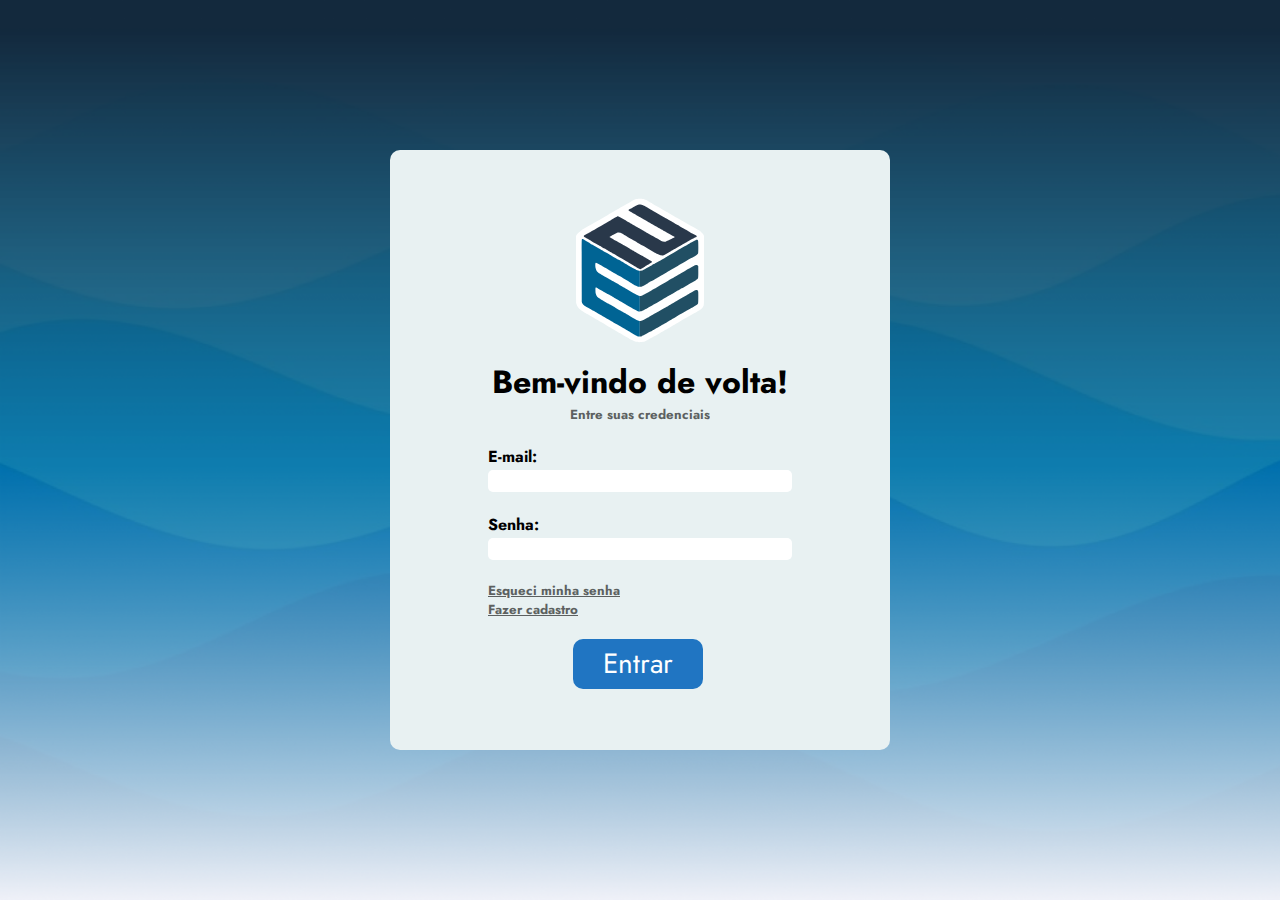
==== index.html @ d3bc9d08 "add ico" ====
<!DOCTYPE html>
<html lang="pt-br">
<head>
  <meta charset="UTF-8">
  <link rel="stylesheet" href="styles.css">
  <link rel="shortcut icon" href="./assets/logo.ico" type="image/x-icon">
  <meta name="viewport" content="width=device-width, initial-scale=1.0">
  <title>E ao Quadrado</title>
  <link href='https://fonts.googleapis.com/css?family=Jost' rel='stylesheet'>
</head>
<body background="./assets/fundo.png">
  <div class="quadrado">
    <img src="./assets/logo.svg" class="logo">
    <h1 class="Bem-vindo">Bem-vindo de volta!</h1>
    <h5 class="credenciais">Entre suas credenciais</h5>

    <form>
      <label for="email"><h4>E-mail:</label><br>
      <input type="text" id="email" name="email" class="email"><br>
      <label for="senha"><h4>Senha:</label><br>
      <input type="password" id="senha" name="senha" class="senha">
    </form>
    <h5 class="forget">Esqueci minha senha</h5>
    <h5 class="cadastro">Fazer cadastro</h5>
    <button class="entrar">Entrar</button>
  </div>
</body>
</html>
---- styles.css ----
input{
  border-color: black;
  border-radius: 5px;
  margin: 0px;
}

label {
  margin: 0;
}

body {
  display:flex;
  justify-content: center;
  align-items: center;
  background-color:black ;
  font-family: 'Jost';
  background-position: fixed;
  background-repeat: no-repeat;
  background-size: cover;
  min-height: 100vh;
  margin: 0;
  background-color: black;
}

.quadrado {
  display: flex;
  align-items: center;
  flex-direction: column;
  height: 600px;
  width: 500px;
  max-height: 825px;
  max-width: 715px;
  border-radius: 10px;
  background-color: #E8F1F2;
}

.logo {
  padding-top: 3em;
  padding-bottom: 1em;
  margin: 0;
}

.Bem-vindo{
  margin: 0;
}

.credenciais {
  margin: 0;
  opacity: 60%;
}

.email{
  border: 0;
  width: 300px;
  height: 20px;
  max-width: 500px;
  max-height: 300px;
}

.senha {
  border: 0;
  width: 300px;
  height: 20px;
  max-width: 500px;
  max-height: 300px;
}

.forget {
  margin: 0;
  text-decoration: underline;
  opacity: 60%;
  cursor: pointer;
}

.cadastro {
  cursor: pointer;
  margin: 0;
  margin-bottom: 20px;
  text-decoration: underline;
  opacity: 60%;
}

.entrar {
  margin-left: 85px;
  cursor: pointer;
  border: 0;
  font-family: 'Jost';
  font-weight: 400;
  font-size: 28px;
  color: white;
  width: 130px;
  height: 50px;
  border-radius: 10px;
  background: #2075C2;
}
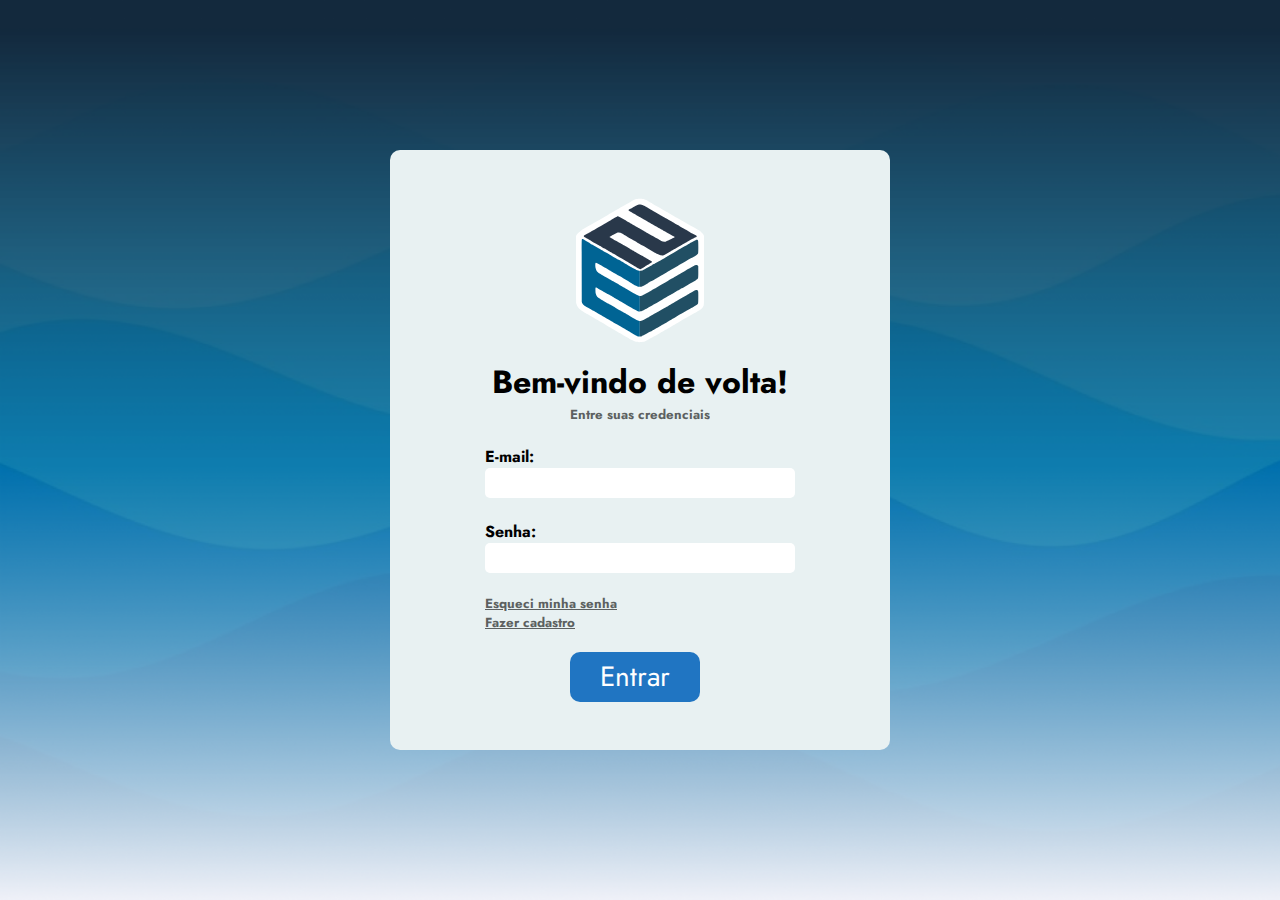
==== commit 6782f55d: "test" ====
--- a/index.html
+++ b/index.html
@@ -22,7 +22,7 @@
     </form>
     <h5 class="forget">Esqueci minha senha</h5>
     <h5 class="cadastro">Fazer cadastro</h5>
-    <button class="entrar">Entrar</button>
+    <a href="cadastro.html"></a><button type="button" class="entrar">Entrar</button></a>
   </div>
 </body>
 </html>--- a/styles.css
+++ b/styles.css
@@ -2,6 +2,7 @@
   border-color: black;
   border-radius: 5px;
   margin: 0px;
+  padding: 5px;
 }
 
 label {
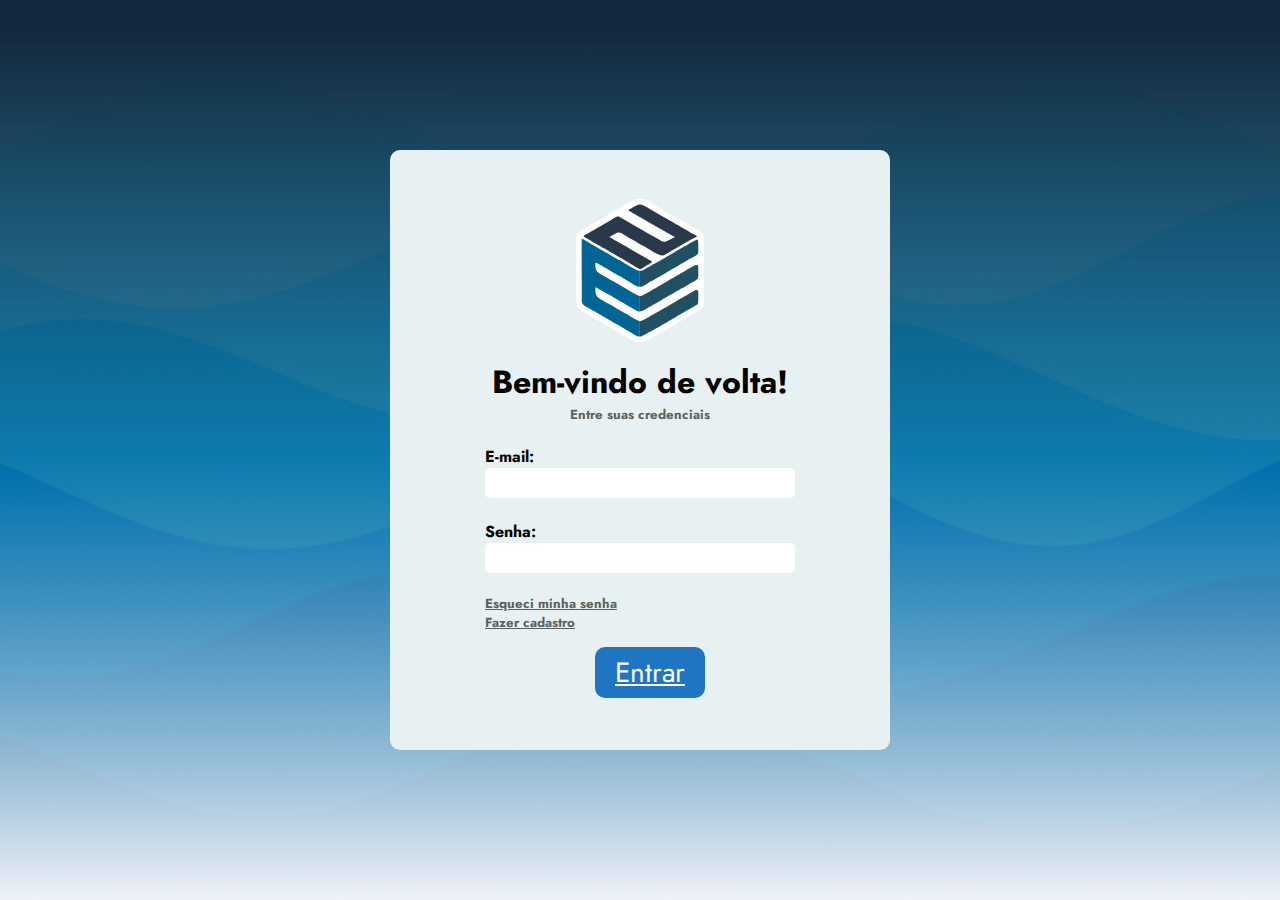
==== commit dafeb3d2: "test" ====
--- a/index.html
+++ b/index.html
@@ -22,7 +22,7 @@
     </form>
     <h5 class="forget">Esqueci minha senha</h5>
     <h5 class="cadastro">Fazer cadastro</h5>
-    <a href="cadastro.html"></a><button type="button" class="entrar">Entrar</button></a>
+    <a href="cadastro.html" class="btn entrar">Entrar</a>
   </div>
 </body>
 </html>--- a/styles.css
+++ b/styles.css
@@ -82,7 +82,7 @@
 }
 
 .entrar {
-  margin-left: 85px;
+  margin-left: 110px;
   cursor: pointer;
   border: 0;
   font-family: 'Jost';
@@ -93,4 +93,8 @@
   height: 50px;
   border-radius: 10px;
   background: #2075C2;
+}
+
+.btn {
+  padding: 5px 20px 5px;
 }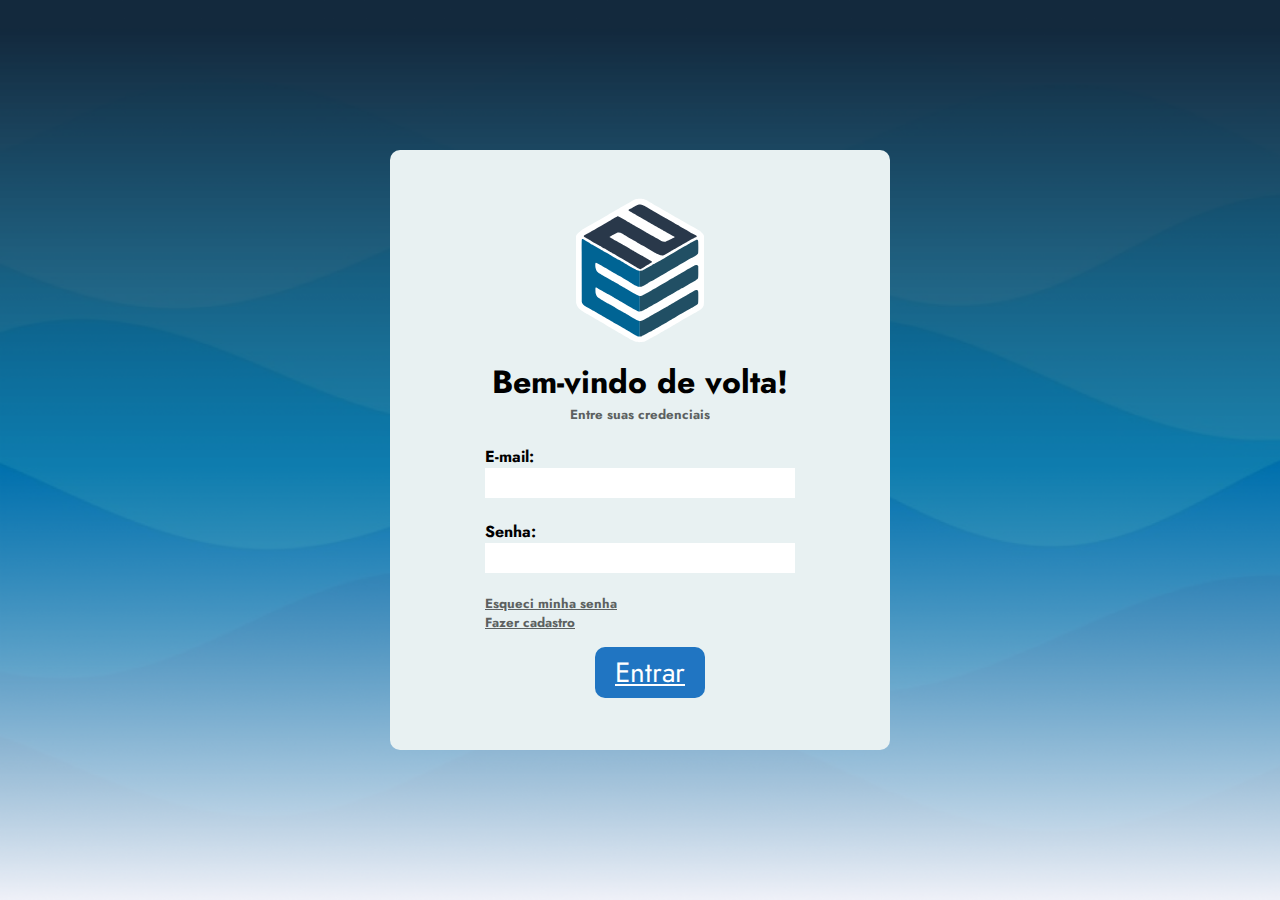
==== commit 36d87095: "moving files" ====
--- a/index.html
+++ b/index.html
@@ -2,7 +2,7 @@
 <html lang="pt-br">
 <head>
   <meta charset="UTF-8">
-  <link rel="stylesheet" href="styles.css">
+  <link rel="stylesheet" href="inicio/styles.css">
   <link rel="shortcut icon" href="./assets/logo.ico" type="image/x-icon">
   <meta name="viewport" content="width=device-width, initial-scale=1.0">
   <title>E ao Quadrado</title>
--- a/inicio/styles.css
+++ b/inicio/styles.css
@@ -0,0 +1,99 @@
+input{
+  border-color: black;
+  margin: 0px;
+  padding: 5px;
+}
+
+label {
+  margin: 0;
+}
+
+body {
+  display:flex;
+  justify-content: center;
+  align-items: center;
+  background-color:black ;
+  font-family: 'Jost';
+  background-position: fixed;
+  background-repeat: no-repeat;
+  background-size: cover;
+  min-height: 100vh;
+  margin: 0;
+  background-color: black;
+}
+
+.quadrado {
+  display: flex;
+  align-items: center;
+  flex-direction: column;
+  height: 600px;
+  width: 500px;
+  max-height: 825px;
+  max-width: 715px;
+  border-radius: 10px;
+  background-color: #E8F1F2;
+}
+
+.logo {
+  padding-top: 3em;
+  padding-bottom: 1em;
+  margin: 0;
+}
+
+.Bem-vindo{
+  margin: 0;
+}
+
+.credenciais {
+  margin: 0;
+  opacity: 60%;
+}
+
+.email{
+  border: 0;
+  width: 300px;
+  height: 20px;
+  max-width: 500px;
+  max-height: 300px;
+}
+
+.senha {
+  border: 0;
+  width: 300px;
+  height: 20px;
+  max-width: 500px;
+  max-height: 300px;
+}
+
+.forget {
+  margin: 0;
+  text-decoration: underline;
+  opacity: 60%;
+  cursor: pointer;
+}
+
+.cadastro {
+  cursor: pointer;
+  margin: 0;
+  margin-bottom: 20px;
+  text-decoration: underline;
+  opacity: 60%;
+}
+
+.entrar {
+  margin-left: 110px;
+  cursor: pointer;
+  border: 0;
+  font-family: 'Jost';
+  font-weight: 400;
+  font-size: 28px;
+  color: white;
+  width: 130px;
+  height: 50px;
+  border-radius: 10px;
+  background: #2075C2;
+}
+
+.btn {
+  padding: 5px 20px 5px;
+}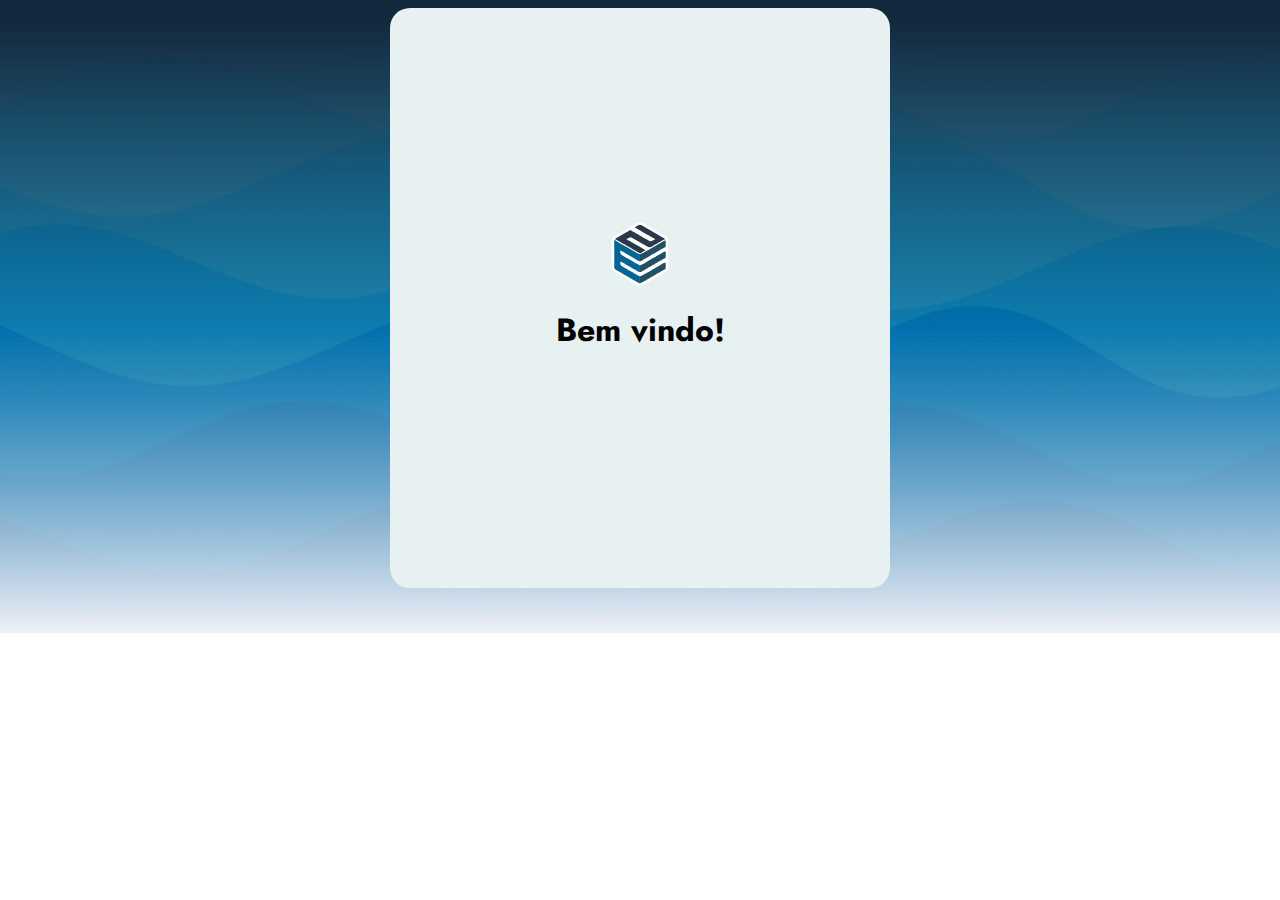
==== commit 5513c934: "bulk main page" ====
--- a/index.html
+++ b/index.html
@@ -2,27 +2,19 @@
 <html lang="pt-br">
 <head>
   <meta charset="UTF-8">
-  <link rel="stylesheet" href="inicio/styles.css">
-  <link rel="shortcut icon" href="./assets/logo.ico" type="image/x-icon">
   <meta name="viewport" content="width=device-width, initial-scale=1.0">
-  <title>E ao Quadrado</title>
-  <link href='https://fonts.googleapis.com/css?family=Jost' rel='stylesheet'>
+  <title>E ao quadrado</title>
+  <link rel="preconnect" href="https://fonts.googleapis.com">
+  <link rel="preconnect" href="https://fonts.gstatic.com" crossorigin>
+  <link href="https://fonts.googleapis.com/css2?family=Jost:ital,wght@0,100..900;1,100..900&display=swap" rel="stylesheet">
+  <link rel="stylesheet" href="./inicio/styles.css">
 </head>
-<body background="./assets/fundo.png">
+<body background="assets/fundo.png">
   <div class="quadrado">
-    <img src="./assets/logo.svg" class="logo">
-    <h1 class="Bem-vindo">Bem-vindo de volta!</h1>
-    <h5 class="credenciais">Entre suas credenciais</h5>
-
-    <form>
-      <label for="email"><h4>E-mail:</label><br>
-      <input type="text" id="email" name="email" class="email"><br>
-      <label for="senha"><h4>Senha:</label><br>
-      <input type="password" id="senha" name="senha" class="senha">
-    </form>
-    <h5 class="forget">Esqueci minha senha</h5>
-    <h5 class="cadastro">Fazer cadastro</h5>
-    <a href="cadastro.html" class="btn entrar">Entrar</a>
+    <img src="assets/logo.svg" class="logo">
+    <div class="text">
+      <h1>Bem vindo!</h1>
+    </div>
   </div>
 </body>
 </html>--- a/inicio/styles.css
+++ b/inicio/styles.css
@@ -1,99 +1,26 @@
-input{
-  border-color: black;
-  margin: 0px;
-  padding: 5px;
-}
-
-label {
-  margin: 0;
-}
-
 body {
   display:flex;
   justify-content: center;
   align-items: center;
-  background-color:black ;
-  font-family: 'Jost';
-  background-position: fixed;
   background-repeat: no-repeat;
   background-size: cover;
-  min-height: 100vh;
-  margin: 0;
-  background-color: black;
+  font-family: "Jost", sans-serif;
 }
 
 .quadrado {
   display: flex;
+  flex-direction: column;
+  justify-content: center;
   align-items: center;
-  flex-direction: column;
-  height: 600px;
+  background-color: #E8F1F2;
+  height: 580px;
   width: 500px;
   max-height: 825px;
   max-width: 715px;
-  border-radius: 10px;
-  background-color: #E8F1F2;
+  border-radius: 20px;
 }
 
 .logo {
-  padding-top: 3em;
-  padding-bottom: 1em;
-  margin: 0;
-}
-
-.Bem-vindo{
-  margin: 0;
-}
-
-.credenciais {
-  margin: 0;
-  opacity: 60%;
-}
-
-.email{
-  border: 0;
-  width: 300px;
-  height: 20px;
-  max-width: 500px;
-  max-height: 300px;
-}
-
-.senha {
-  border: 0;
-  width: 300px;
-  height: 20px;
-  max-width: 500px;
-  max-height: 300px;
-}
-
-.forget {
-  margin: 0;
-  text-decoration: underline;
-  opacity: 60%;
-  cursor: pointer;
-}
-
-.cadastro {
-  cursor: pointer;
-  margin: 0;
-  margin-bottom: 20px;
-  text-decoration: underline;
-  opacity: 60%;
-}
-
-.entrar {
-  margin-left: 110px;
-  cursor: pointer;
-  border: 0;
-  font-family: 'Jost';
-  font-weight: 400;
-  font-size: 28px;
-  color: white;
-  width: 130px;
-  height: 50px;
-  border-radius: 10px;
-  background: #2075C2;
-}
-
-.btn {
-  padding: 5px 20px 5px;
+  height: 64px;
+  width: 64px;
 }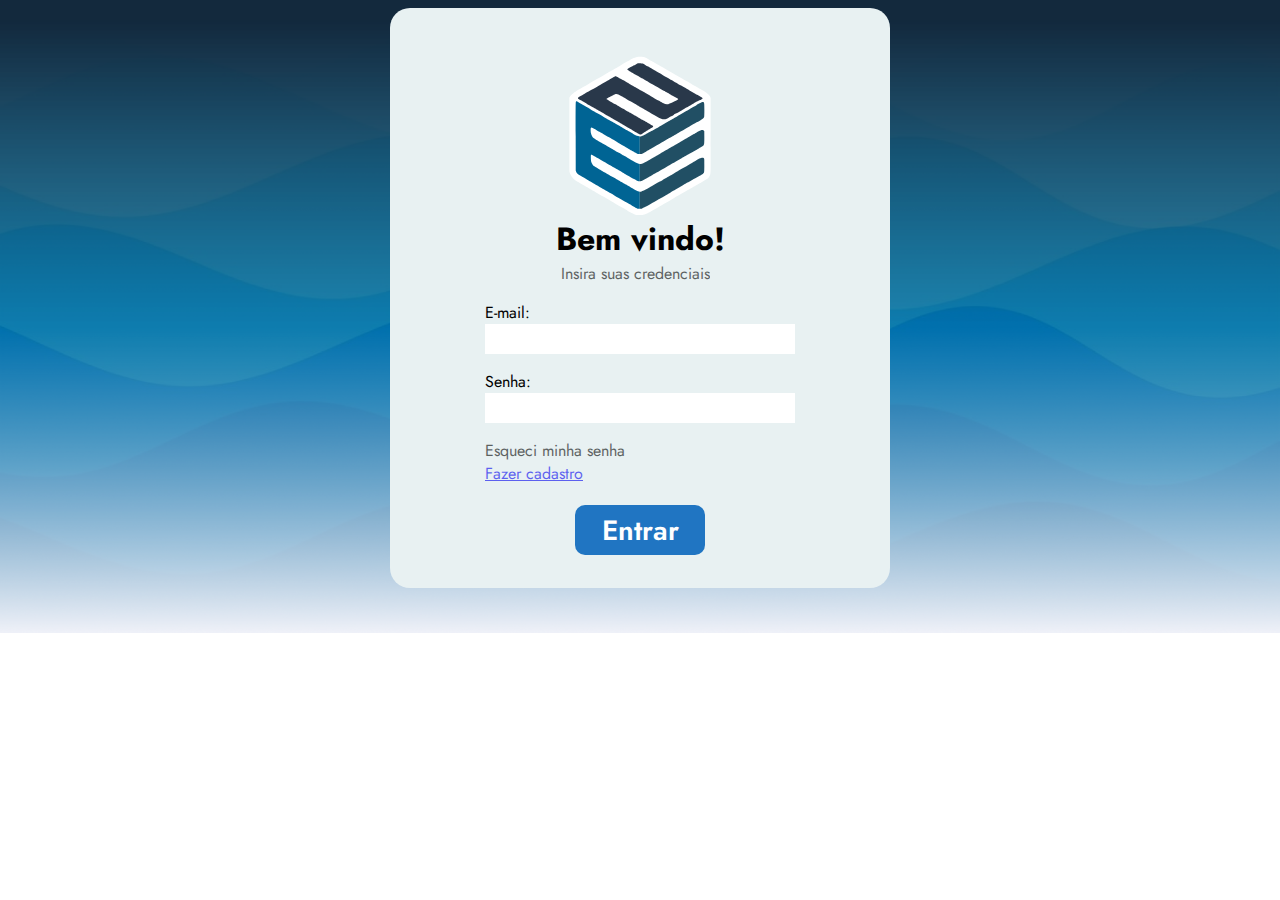
==== commit 4cd525e0: "Finishing main painel remake" ====
--- a/index.html
+++ b/index.html
@@ -10,11 +10,30 @@
   <link rel="stylesheet" href="./inicio/styles.css">
 </head>
 <body background="assets/fundo.png">
+  
   <div class="quadrado">
+
     <img src="assets/logo.svg" class="logo">
     <div class="text">
-      <h1>Bem vindo!</h1>
+      <h1 class="bemvindo">Bem vindo!</h1>
+      <p class="credenciais">Insira suas credenciais</p>
+    </div>
+
+    <form>
+      <label for="email"><p>E-mail:</label><br>
+      <input type="text" id="email" name="email" class="email"><br>
+      <label for="senha"><p>Senha:</label><br>
+      <input type="password" id="senha" name="senha" class="senha">
+    </form>
+
+    <div class="cadastro_div">
+      <p class="senha_forget">Esqueci minha senha</p>
+      <a href="cadastro.html"><p class="cadastro">Fazer cadastro</p></a>
+    </div>
+    <div class="entrar_div">
+    <button class="entrar">Entrar</button>
     </div>
   </div>
+  
 </body>
 </html>--- a/inicio/styles.css
+++ b/inicio/styles.css
@@ -7,10 +7,16 @@
   font-family: "Jost", sans-serif;
 }
 
+input {
+  margin: 0px;
+  padding: 5px;
+  border: 0px;
+}
+
 .quadrado {
+  font-family: "Jost", sans-serif;
   display: flex;
   flex-direction: column;
-  justify-content: center;
   align-items: center;
   background-color: #E8F1F2;
   height: 580px;
@@ -21,6 +27,54 @@
 }
 
 .logo {
-  height: 64px;
-  width: 64px;
+  padding-top: 3em;
+  margin: 0px;
+  height: 160px;
+  width: 160px;
+}
+
+.bemvindo {
+  margin: 0px;
+}
+
+.credenciais {
+  margin: 0px;
+  opacity: 60%;
+  margin-left: 5px;
+}
+
+.email, .senha{
+  width: 300px;
+  height: 20px;
+  max-width: 500px;
+  max-height: 300px;
+}
+
+.senha_forget{
+  margin: 0px;
+  opacity: 60%;
+}
+
+.cadastro{
+  margin: 0px;
+  opacity: 60%;
+}
+
+.entrar {
+  cursor: pointer;
+  border: 0;
+  font-family: "Jost", sans-serif;
+  font-weight: 600;
+  font-size: 28px;
+  color: white;
+  width: 130px;
+  height: 50px;
+  border-radius: 10px;
+  margin-top: 20px;
+  background: #2075C2;
+}
+
+.entrar_div {
+  display: flex;
+  justify-content: center;
 }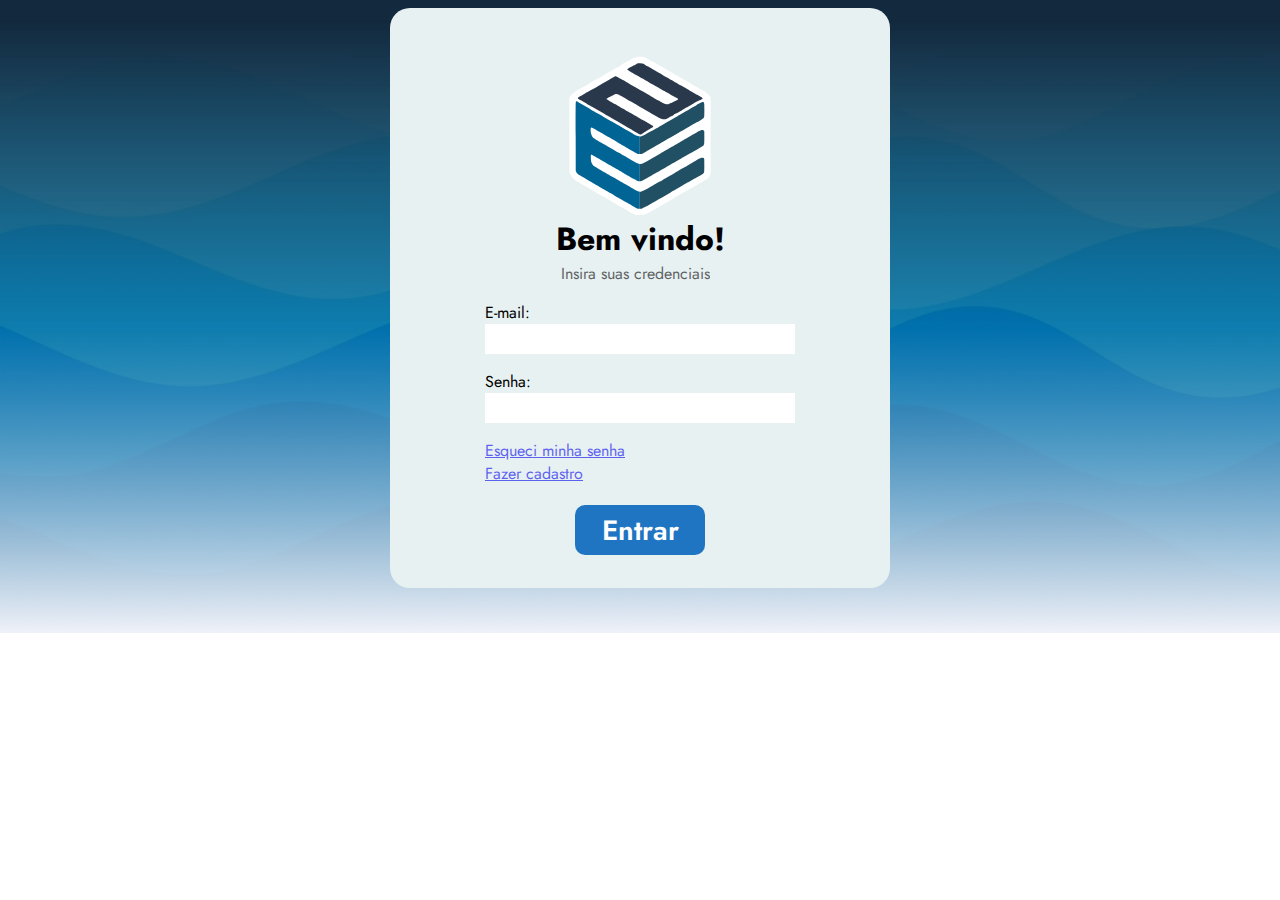
==== commit 053b3b07: "adicionado redefinir senha" ====
--- a/index.html
+++ b/index.html
@@ -8,6 +8,7 @@
   <link rel="preconnect" href="https://fonts.gstatic.com" crossorigin>
   <link href="https://fonts.googleapis.com/css2?family=Jost:ital,wght@0,100..900;1,100..900&display=swap" rel="stylesheet">
   <link rel="stylesheet" href="./inicio/styles.css">
+  <link rel="shortcut icon" href="./assets/logo.ico" type="image/x-icon">
 </head>
 <body background="assets/fundo.png">
   
@@ -27,7 +28,7 @@
     </form>
 
     <div class="cadastro_div">
-      <p class="senha_forget">Esqueci minha senha</p>
+      <a href="senha_redefinir.html"><p class="senha_forget">Esqueci minha senha</p></a>
       <a href="cadastro.html"><p class="cadastro">Fazer cadastro</p></a>
     </div>
     <div class="entrar_div">
